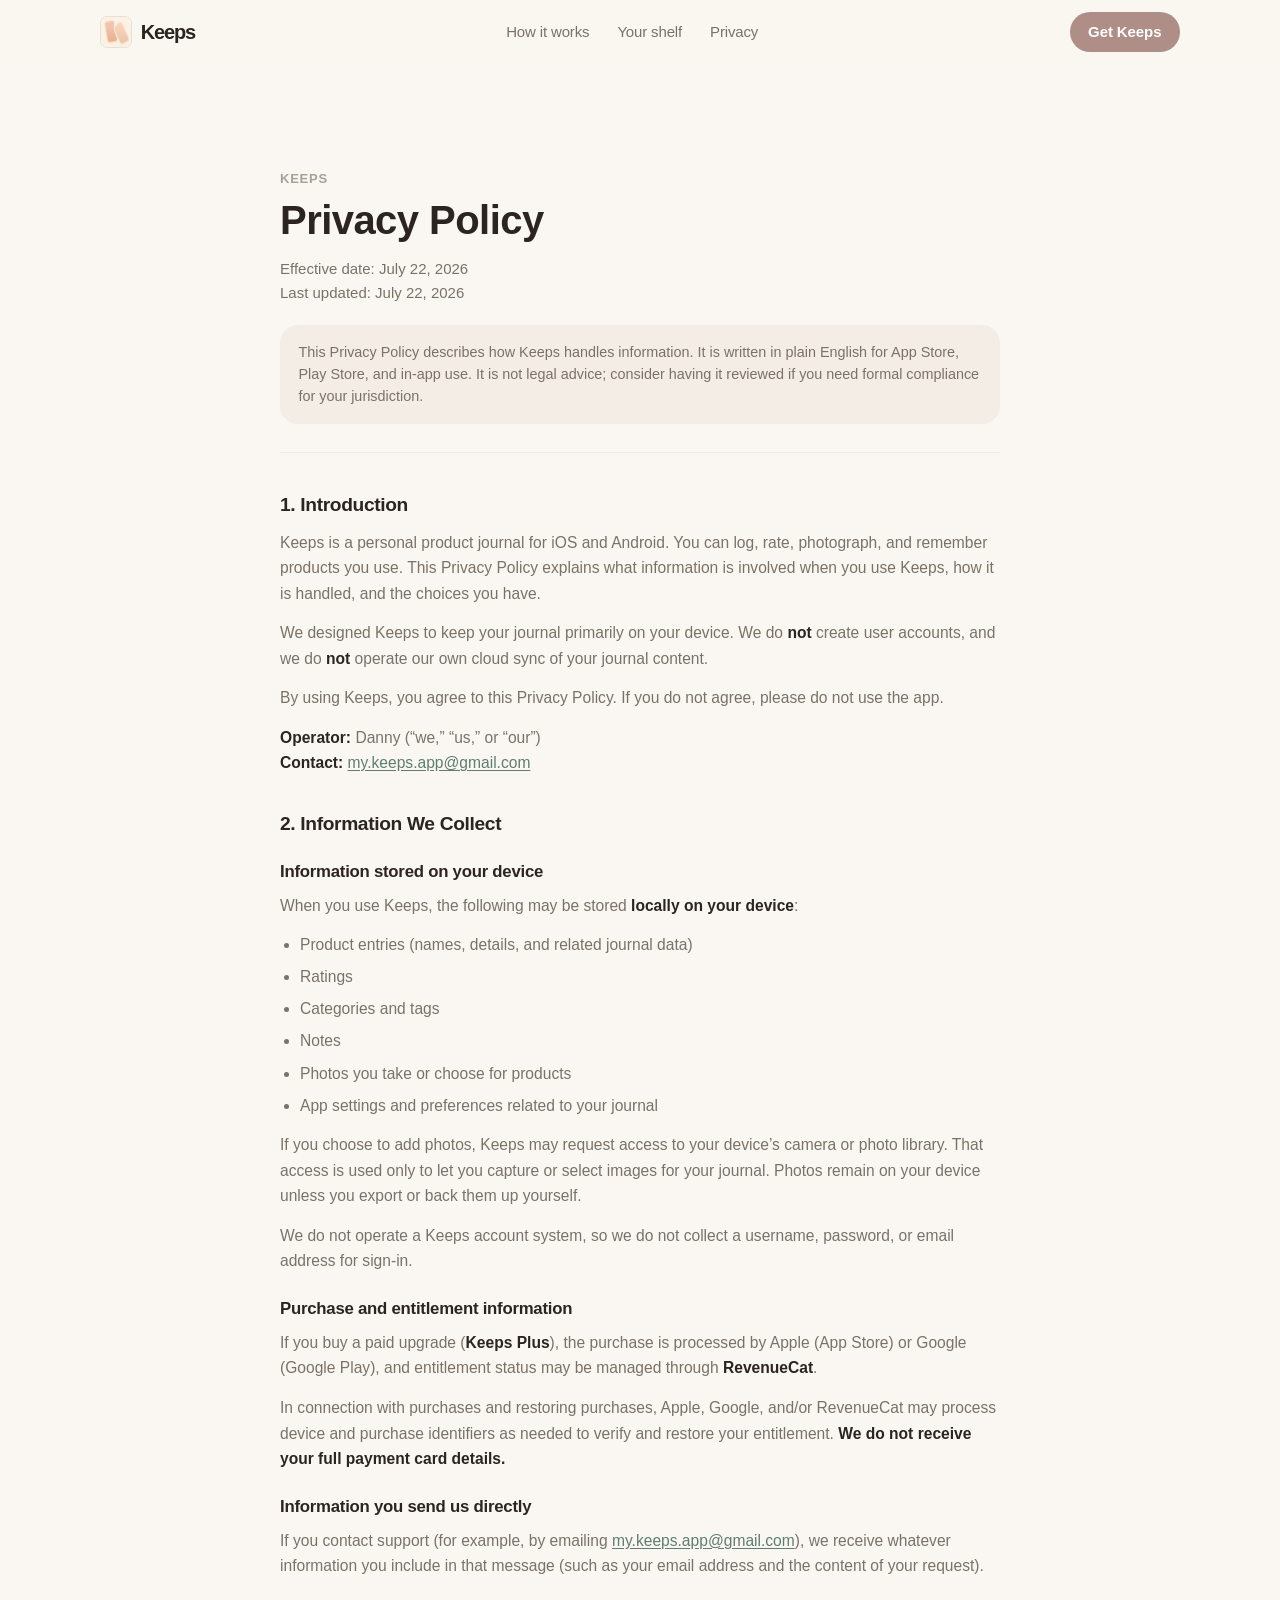
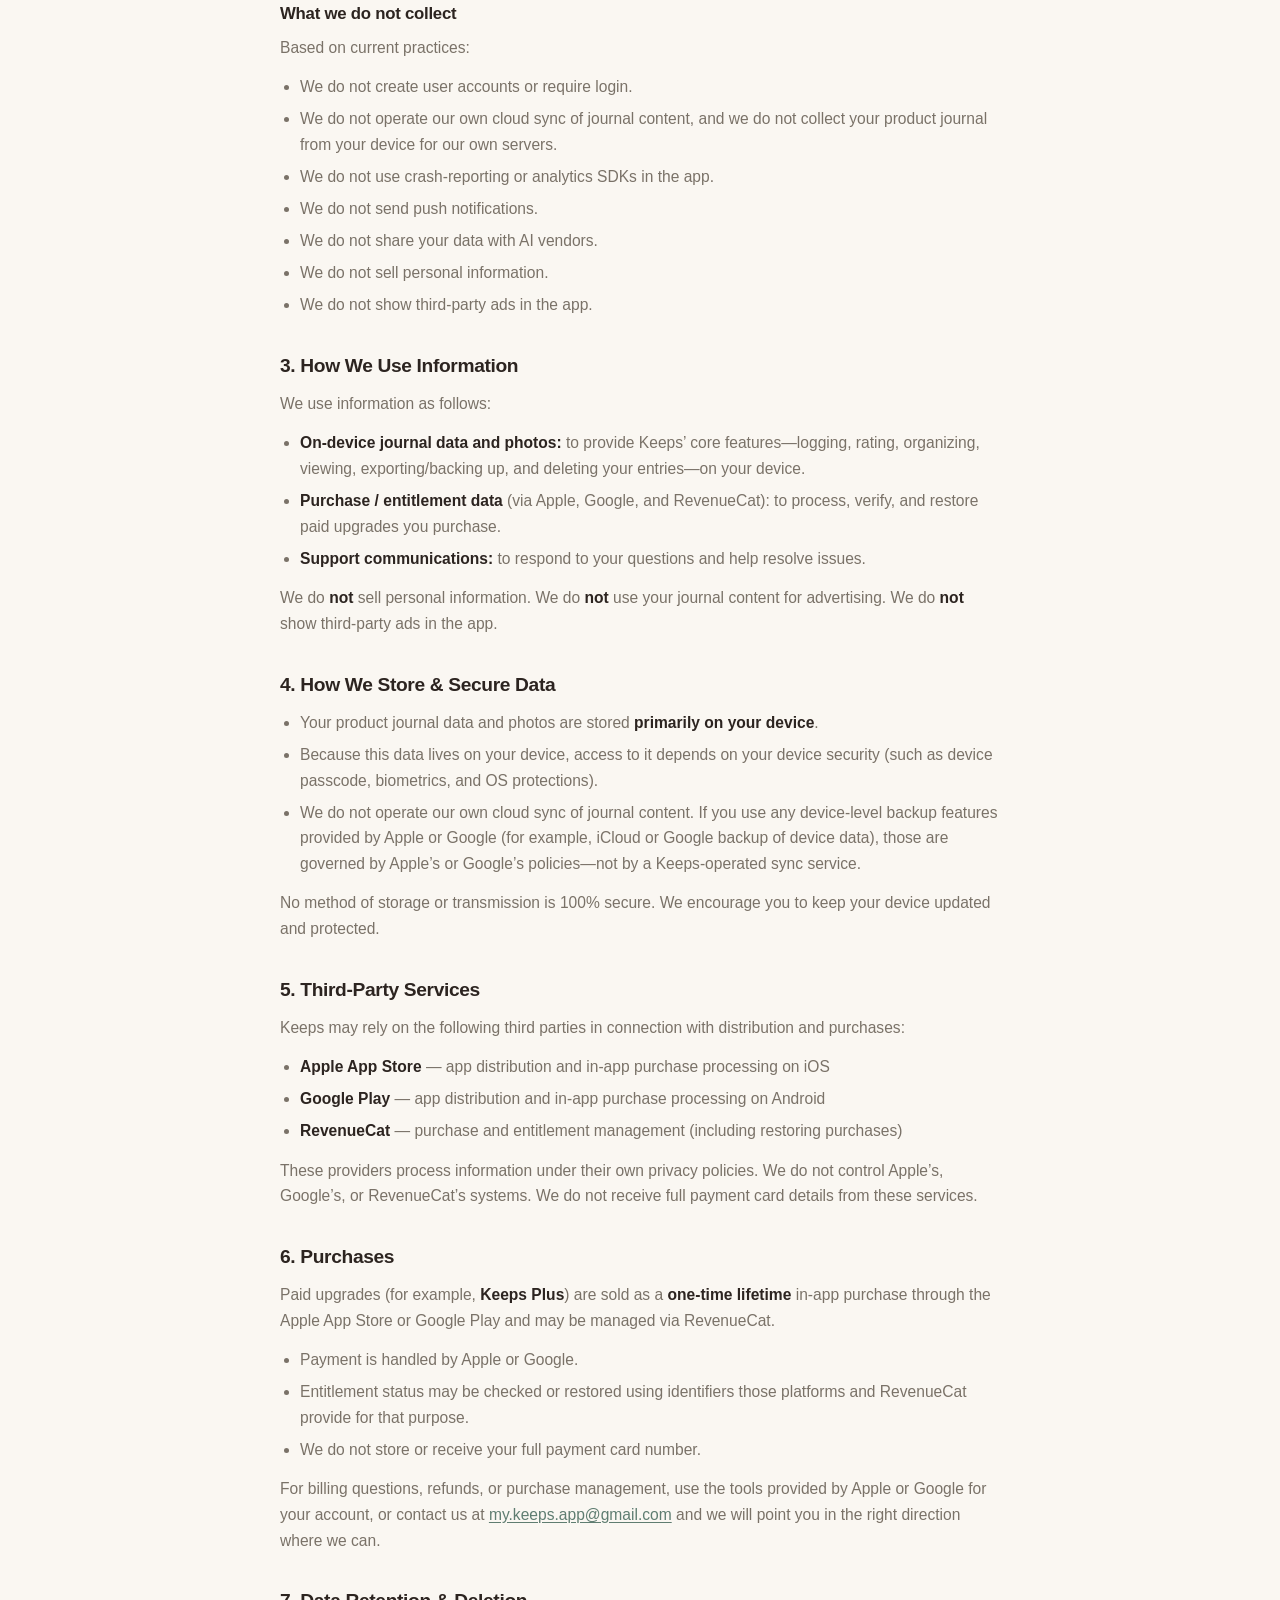
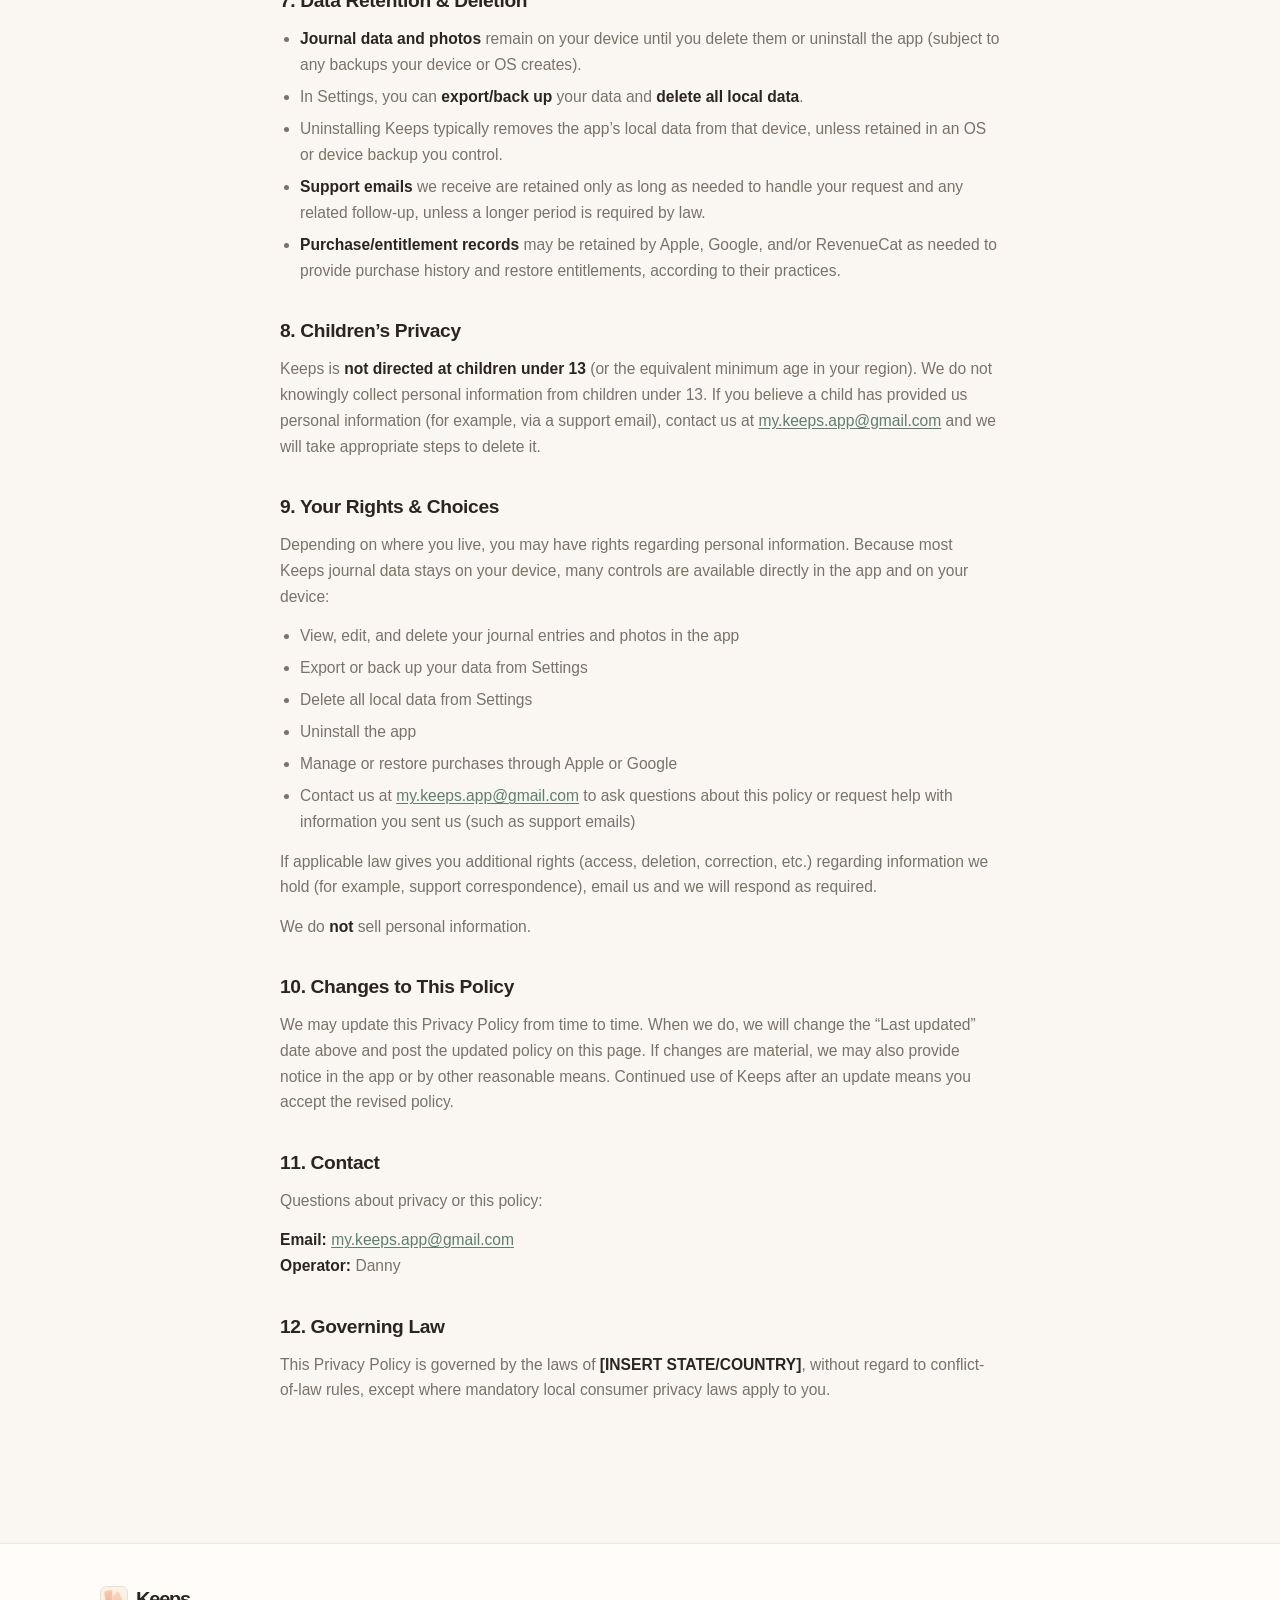
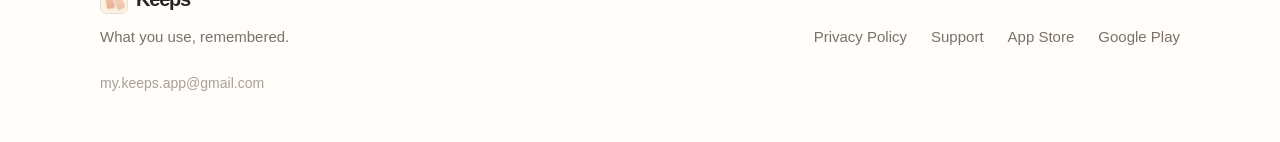
==== privacy.html @ 9716fd80 "initial landing page code" ====
<!DOCTYPE html>
<html lang="en">
  <head>
    <meta charset="UTF-8" />
    <meta name="viewport" content="width=device-width, initial-scale=1.0" />
    <title>Privacy Policy — Keeps</title>
    <meta
      name="description"
      content="Privacy Policy for Keeps, a personal product journal. Your data stays on your device."
    />
    <meta name="theme-color" content="#FAF7F2" />
    <link rel="icon" href="img/favicon-32.png" type="image/png" sizes="32x32" />
    <link rel="apple-touch-icon" href="img/apple-touch-icon.png" sizes="180x180" />
    <link rel="stylesheet" href="styles.css" />
  </head>
  <body>
    <a class="skip-link" href="#main">Skip to content</a>

    <header class="site-header">
      <div class="shell header-inner">
        <a class="nav-brand" href="index.html" aria-label="Keeps home">
          <img
            class="brand-icon brand-icon-nav"
            src="img/icon-64.png"
            width="32"
            height="32"
            alt=""
            decoding="async"
          />
          <span class="nav-wordmark">Keeps</span>
        </a>
        <nav class="nav-links" aria-label="Primary">
          <a href="index.html#how">How it works</a>
          <a href="index.html#shelf">Your shelf</a>
          <a href="privacy.html" aria-current="page">Privacy</a>
        </nav>
        <a class="btn btn-nav" href="index.html#download">Get Keeps</a>
      </div>
    </header>

    <main id="main">
      <article class="section legal-page">
        <div class="shell narrow">
          <header class="legal-header">
            <p class="legal-eyebrow">Keeps</p>
            <h1>Privacy Policy</h1>
            <p class="legal-meta">
              Effective date: July 22, 2026<br />
              Last updated: July 22, 2026
            </p>
            <p class="legal-disclaimer">
              This Privacy Policy describes how Keeps handles information. It is written
              in plain English for App Store, Play Store, and in-app use. It is not legal
              advice; consider having it reviewed if you need formal compliance for your
              jurisdiction.
            </p>
          </header>

          <div class="legal-body">
            <section aria-labelledby="intro">
              <h2 id="intro">1. Introduction</h2>
              <p>
                Keeps is a personal product journal for iOS and Android. You can log,
                rate, photograph, and remember products you use. This Privacy Policy
                explains what information is involved when you use Keeps, how it is
                handled, and the choices you have.
              </p>
              <p>
                We designed Keeps to keep your journal primarily on your device. We do
                <strong>not</strong> create user accounts, and we do <strong>not</strong>
                operate our own cloud sync of your journal content.
              </p>
              <p>
                By using Keeps, you agree to this Privacy Policy. If you do not agree,
                please do not use the app.
              </p>
              <p>
                <strong>Operator:</strong> Danny (“we,” “us,” or “our”)<br />
                <strong>Contact:</strong>
                <a href="mailto:my.keeps.app@gmail.com">my.keeps.app@gmail.com</a>
              </p>
            </section>

            <section aria-labelledby="collect">
              <h2 id="collect">2. Information We Collect</h2>

              <h3>Information stored on your device</h3>
              <p>
                When you use Keeps, the following may be stored
                <strong>locally on your device</strong>:
              </p>
              <ul>
                <li>Product entries (names, details, and related journal data)</li>
                <li>Ratings</li>
                <li>Categories and tags</li>
                <li>Notes</li>
                <li>Photos you take or choose for products</li>
                <li>App settings and preferences related to your journal</li>
              </ul>
              <p>
                If you choose to add photos, Keeps may request access to your device’s
                camera or photo library. That access is used only to let you capture or
                select images for your journal. Photos remain on your device unless you
                export or back them up yourself.
              </p>
              <p>
                We do not operate a Keeps account system, so we do not collect a username,
                password, or email address for sign-in.
              </p>

              <h3>Purchase and entitlement information</h3>
              <p>
                If you buy a paid upgrade (<strong>Keeps Plus</strong>), the purchase is
                processed by Apple (App Store) or Google (Google Play), and entitlement
                status may be managed through <strong>RevenueCat</strong>.
              </p>
              <p>
                In connection with purchases and restoring purchases, Apple, Google,
                and/or RevenueCat may process device and purchase identifiers as needed to
                verify and restore your entitlement.
                <strong>We do not receive your full payment card details.</strong>
              </p>

              <h3>Information you send us directly</h3>
              <p>
                If you contact support (for example, by emailing
                <a href="mailto:my.keeps.app@gmail.com">my.keeps.app@gmail.com</a>), we
                receive whatever information you include in that message (such as your
                email address and the content of your request).
              </p>

              <h3>What we do not collect</h3>
              <p>Based on current practices:</p>
              <ul>
                <li>We do not create user accounts or require login.</li>
                <li>
                  We do not operate our own cloud sync of journal content, and we do not
                  collect your product journal from your device for our own servers.
                </li>
                <li>We do not use crash-reporting or analytics SDKs in the app.</li>
                <li>We do not send push notifications.</li>
                <li>We do not share your data with AI vendors.</li>
                <li>We do not sell personal information.</li>
                <li>We do not show third-party ads in the app.</li>
              </ul>
            </section>

            <section aria-labelledby="use">
              <h2 id="use">3. How We Use Information</h2>
              <p>We use information as follows:</p>
              <ul>
                <li>
                  <strong>On-device journal data and photos:</strong> to provide Keeps’
                  core features—logging, rating, organizing, viewing, exporting/backing
                  up, and deleting your entries—on your device.
                </li>
                <li>
                  <strong>Purchase / entitlement data</strong> (via Apple, Google, and
                  RevenueCat): to process, verify, and restore paid upgrades you purchase.
                </li>
                <li>
                  <strong>Support communications:</strong> to respond to your questions and
                  help resolve issues.
                </li>
              </ul>
              <p>
                We do <strong>not</strong> sell personal information. We do
                <strong>not</strong> use your journal content for advertising. We do
                <strong>not</strong> show third-party ads in the app.
              </p>
            </section>

            <section aria-labelledby="store">
              <h2 id="store">4. How We Store &amp; Secure Data</h2>
              <ul>
                <li>
                  Your product journal data and photos are stored
                  <strong>primarily on your device</strong>.
                </li>
                <li>
                  Because this data lives on your device, access to it depends on your
                  device security (such as device passcode, biometrics, and OS
                  protections).
                </li>
                <li>
                  We do not operate our own cloud sync of journal content. If you use any
                  device-level backup features provided by Apple or Google (for example,
                  iCloud or Google backup of device data), those are governed by Apple’s
                  or Google’s policies—not by a Keeps-operated sync service.
                </li>
              </ul>
              <p>
                No method of storage or transmission is 100% secure. We encourage you to
                keep your device updated and protected.
              </p>
            </section>

            <section aria-labelledby="third-parties">
              <h2 id="third-parties">5. Third-Party Services</h2>
              <p>
                Keeps may rely on the following third parties in connection with
                distribution and purchases:
              </p>
              <ul>
                <li>
                  <strong>Apple App Store</strong> — app distribution and in-app purchase
                  processing on iOS
                </li>
                <li>
                  <strong>Google Play</strong> — app distribution and in-app purchase
                  processing on Android
                </li>
                <li>
                  <strong>RevenueCat</strong> — purchase and entitlement management
                  (including restoring purchases)
                </li>
              </ul>
              <p>
                These providers process information under their own privacy policies. We
                do not control Apple’s, Google’s, or RevenueCat’s systems. We do not
                receive full payment card details from these services.
              </p>
            </section>

            <section aria-labelledby="purchases">
              <h2 id="purchases">6. Purchases</h2>
              <p>
                Paid upgrades (for example, <strong>Keeps Plus</strong>) are sold as a
                <strong>one-time lifetime</strong> in-app purchase through the Apple App
                Store or Google Play and may be managed via RevenueCat.
              </p>
              <ul>
                <li>Payment is handled by Apple or Google.</li>
                <li>
                  Entitlement status may be checked or restored using identifiers those
                  platforms and RevenueCat provide for that purpose.
                </li>
                <li>We do not store or receive your full payment card number.</li>
              </ul>
              <p>
                For billing questions, refunds, or purchase management, use the tools
                provided by Apple or Google for your account, or contact us at
                <a href="mailto:my.keeps.app@gmail.com">my.keeps.app@gmail.com</a> and we
                will point you in the right direction where we can.
              </p>
            </section>

            <section aria-labelledby="retention">
              <h2 id="retention">7. Data Retention &amp; Deletion</h2>
              <ul>
                <li>
                  <strong>Journal data and photos</strong> remain on your device until you
                  delete them or uninstall the app (subject to any backups your device or
                  OS creates).
                </li>
                <li>
                  In Settings, you can <strong>export/back up</strong> your data and
                  <strong>delete all local data</strong>.
                </li>
                <li>
                  Uninstalling Keeps typically removes the app’s local data from that
                  device, unless retained in an OS or device backup you control.
                </li>
                <li>
                  <strong>Support emails</strong> we receive are retained only as long as
                  needed to handle your request and any related follow-up, unless a longer
                  period is required by law.
                </li>
                <li>
                  <strong>Purchase/entitlement records</strong> may be retained by Apple,
                  Google, and/or RevenueCat as needed to provide purchase history and
                  restore entitlements, according to their practices.
                </li>
              </ul>
            </section>

            <section aria-labelledby="children">
              <h2 id="children">8. Children’s Privacy</h2>
              <p>
                Keeps is <strong>not directed at children under 13</strong> (or the
                equivalent minimum age in your region). We do not knowingly collect
                personal information from children under 13. If you believe a child has
                provided us personal information (for example, via a support email),
                contact us at
                <a href="mailto:my.keeps.app@gmail.com">my.keeps.app@gmail.com</a> and we
                will take appropriate steps to delete it.
              </p>
            </section>

            <section aria-labelledby="rights">
              <h2 id="rights">9. Your Rights &amp; Choices</h2>
              <p>
                Depending on where you live, you may have rights regarding personal
                information. Because most Keeps journal data stays on your device, many
                controls are available directly in the app and on your device:
              </p>
              <ul>
                <li>View, edit, and delete your journal entries and photos in the app</li>
                <li>Export or back up your data from Settings</li>
                <li>Delete all local data from Settings</li>
                <li>Uninstall the app</li>
                <li>Manage or restore purchases through Apple or Google</li>
                <li>
                  Contact us at
                  <a href="mailto:my.keeps.app@gmail.com">my.keeps.app@gmail.com</a> to
                  ask questions about this policy or request help with information you
                  sent us (such as support emails)
                </li>
              </ul>
              <p>
                If applicable law gives you additional rights (access, deletion,
                correction, etc.) regarding information we hold (for example, support
                correspondence), email us and we will respond as required.
              </p>
              <p>We do <strong>not</strong> sell personal information.</p>
            </section>

            <section aria-labelledby="changes">
              <h2 id="changes">10. Changes to This Policy</h2>
              <p>
                We may update this Privacy Policy from time to time. When we do, we will
                change the “Last updated” date above and post the updated policy on this
                page. If changes are material, we may also provide notice in the app or by
                other reasonable means. Continued use of Keeps after an update means you
                accept the revised policy.
              </p>
            </section>

            <section aria-labelledby="contact">
              <h2 id="contact">11. Contact</h2>
              <p>Questions about privacy or this policy:</p>
              <p>
                <strong>Email:</strong>
                <a href="mailto:my.keeps.app@gmail.com">my.keeps.app@gmail.com</a><br />
                <strong>Operator:</strong> Danny
              </p>
            </section>

            <section aria-labelledby="law">
              <h2 id="law">12. Governing Law</h2>
              <p>
                This Privacy Policy is governed by the laws of
                <strong>[INSERT STATE/COUNTRY]</strong>, without regard to conflict-of-law
                rules, except where mandatory local consumer privacy laws apply to you.
              </p>
            </section>
          </div>
        </div>
      </article>
    </main>

    <footer class="site-footer">
      <div class="shell footer-inner">
        <div class="footer-brand">
          <p class="footer-wordmark">
            <img
              class="brand-icon brand-icon-footer"
              src="img/icon-64.png"
              width="28"
              height="28"
              alt=""
              decoding="async"
            />
            Keeps
          </p>
          <p class="footer-tag">What you use, remembered.</p>
        </div>
        <div class="footer-links">
          <a href="privacy.html" aria-current="page">Privacy Policy</a>
          <a href="mailto:my.keeps.app@gmail.com">Support</a>
          <a href="index.html#store-apple">App Store</a>
          <a href="index.html#store-google">Google Play</a>
        </div>
        <p class="footer-meta">
          <a href="mailto:my.keeps.app@gmail.com">my.keeps.app@gmail.com</a>
        </p>
      </div>
    </footer>

    <script src="script.js"></script>
  </body>
</html>
---- styles.css ----
/* Keeps — warm editorial marketing */

:root {
  --bg: #faf7f2;
  --surface: #fffcf9;
  --surface-alt: #f3ede6;
  --text: #2c2420;
  --text-secondary: #7a7268;
  --text-muted: #a89f96;
  --brand: #c4a5a0;
  --btn: #b08e88;
  --primary-muted: #f5ebe9;
  --sage: #7a9b8e;
  --sage-muted: #e8f0ec;
  --sage-dark: #5f7d71;
  --taupe: #8b7e74;
  --accent-muted: #ede6df;
  --border: #e8dfd6;
  --divider: #f0e9e2;
  --star: #d4a574;
  --regret: #c17b63;
  --on-primary: #ffffff;

  --chip-blush: #e8d4cf;
  --chip-sage: #d4e4dc;
  --chip-sand: #e8dfd6;
  --chip-lavender: #e4d8e8;
  --chip-sky: #dce8f0;
  --chip-peach: #f0e4d4;

  --shadow: 0 4px 16px rgba(44, 36, 32, 0.06);
  --radius-sm: 12px;
  --radius-md: 14px;
  --radius-lg: 18px;
  --radius-xl: 24px;
  --radius-2xl: 28px;

  --font: -apple-system, BlinkMacSystemFont, "SF Pro Text", "SF Pro Display",
    "Helvetica Neue", "Segoe UI", sans-serif;
  --ease: cubic-bezier(0.22, 1, 0.36, 1);
  --shell: min(1120px, calc(100% - 48px));
}

*,
*::before,
*::after {
  box-sizing: border-box;
}

html {
  scroll-behavior: smooth;
}

body {
  margin: 0;
  font-family: var(--font);
  font-size: 16.5px;
  font-weight: 400;
  line-height: 1.55;
  color: var(--text);
  background: var(--bg);
  -webkit-font-smoothing: antialiased;
  -moz-osx-font-smoothing: grayscale;
}

img {
  max-width: 100%;
  display: block;
}

a {
  color: inherit;
  text-decoration: none;
}

button {
  font: inherit;
}

:focus-visible {
  outline: 2px solid var(--brand);
  outline-offset: 3px;
}

.btn:focus-visible {
  outline-offset: 3px;
}

.shell {
  width: var(--shell);
  margin-inline: auto;
}

.shell.narrow {
  width: min(720px, calc(100% - 48px));
}

.skip-link {
  position: absolute;
  left: -9999px;
  top: 0;
  background: var(--btn);
  color: var(--on-primary);
  padding: 0.75rem 1rem;
  z-index: 100;
  border-radius: var(--radius-md);
}

.skip-link:focus {
  left: 1rem;
  top: 1rem;
}

/* ——— Header ——— */

.site-header {
  position: sticky;
  top: 0;
  z-index: 40;
  background: rgba(250, 247, 242, 0.86);
  backdrop-filter: blur(12px);
  -webkit-backdrop-filter: blur(12px);
  border-bottom: 1px solid transparent;
  transition: border-color 160ms var(--ease), background 160ms var(--ease);
}

.site-header.is-scrolled {
  border-bottom-color: var(--divider);
}

.header-inner {
  display: flex;
  align-items: center;
  justify-content: space-between;
  gap: 1.5rem;
  min-height: 64px;
  padding-block: 0.5rem;
}

.nav-brand {
  display: inline-flex;
  align-items: center;
  gap: 0.55rem;
}

.nav-wordmark {
  font-size: 1.25rem;
  font-weight: 700;
  letter-spacing: -0.06em;
  line-height: 1.05;
  color: var(--text);
}

.brand-icon {
  display: block;
  flex-shrink: 0;
  border-radius: 22%;
  object-fit: cover;
  background: var(--surface);
}

.brand-icon-nav {
  width: 32px;
  height: 32px;
  border: 1px solid var(--border);
}

.brand-icon-btn {
  width: 28px;
  height: 28px;
  border-radius: 7px;
}

.brand-icon-footer {
  width: 28px;
  height: 28px;
  border: 1px solid var(--border);
}

.btn .brand-icon-btn {
  margin-right: 0.15rem;
}

.btn-primary .brand-icon-btn {
  box-shadow: 0 0 0 1px rgba(255, 255, 255, 0.35);
}

.btn-secondary .brand-icon-btn {
  border: 1px solid var(--border);
}

.nav-links {
  display: none;
  gap: 1.75rem;
}

.nav-links a {
  font-size: 0.9375rem;
  font-weight: 500;
  color: var(--text-secondary);
  letter-spacing: -0.01em;
  transition: color 140ms var(--ease);
}

.nav-links a:hover {
  color: var(--text);
}

.btn {
  display: inline-flex;
  align-items: center;
  justify-content: center;
  gap: 0.65rem;
  min-height: 54px;
  padding: 0 1.5rem;
  border-radius: var(--radius-xl);
  font-size: 16px;
  font-weight: 600;
  letter-spacing: -0.1px;
  border: 1px solid transparent;
  cursor: pointer;
  transition: transform 140ms var(--ease), background 140ms var(--ease),
    border-color 140ms var(--ease), opacity 140ms var(--ease);
}

.btn:active {
  transform: scale(0.98);
}

.btn-primary {
  background: var(--btn);
  color: var(--on-primary);
}

.btn-primary:hover {
  background: #a4827c;
}

.btn-secondary {
  background: var(--surface);
  color: var(--text);
  border-color: var(--border);
}

.btn-secondary:hover {
  background: var(--surface-alt);
}

.btn-nav {
  min-height: 40px;
  padding: 0 1.1rem;
  font-size: 0.9375rem;
  background: var(--btn);
  color: var(--on-primary);
  border-radius: 20px;
}

.btn-nav:hover {
  background: #a4827c;
}

.text-link {
  display: inline-block;
  margin-top: 1.25rem;
  font-size: 0.975rem;
  font-weight: 500;
  color: var(--taupe);
  letter-spacing: -0.01em;
  border-bottom: 1px solid var(--border);
  padding-bottom: 2px;
  transition: color 140ms var(--ease), border-color 140ms var(--ease);
}

.text-link:hover {
  color: var(--text);
  border-bottom-color: var(--text-muted);
}

/* ——— Hero ——— */

.hero {
  position: relative;
  display: flex;
  align-items: stretch;
  overflow: hidden;
  padding-block: 1.5rem 0;
}

.hero-plane {
  position: absolute;
  inset: 0;
  background: var(--bg);
  pointer-events: none;
  z-index: 0;
}

.hero-layout {
  position: relative;
  z-index: 1;
  display: grid;
  grid-template-columns: 1fr;
  gap: 2.5rem;
  align-items: end;
  width: var(--shell);
  margin-inline: auto;
  padding-bottom: 0;
}

.hero-copy {
  padding-block: 1.5rem 0.5rem;
  max-width: 28rem;
  animation: rise 700ms var(--ease) both;
}

.brand-hero {
  margin: 0 0 0.85rem;
  font-size: clamp(2.85rem, 7vw, 3.75rem);
  font-weight: 700;
  letter-spacing: -1.4px;
  line-height: 1.05;
  color: var(--text);
}

.hero-tagline {
  margin: 0 0 0.75rem;
  font-size: clamp(1.2rem, 2.6vw, 1.5rem);
  font-weight: 600;
  letter-spacing: -0.45px;
  line-height: 1.3;
  color: var(--text);
}

.hero-support {
  margin: 0 0 1.5rem;
  font-size: 1.025rem;
  line-height: 1.55;
  color: var(--text-secondary);
  max-width: 26rem;
}

.cta-group {
  display: flex;
  flex-direction: column;
  gap: 0.75rem;
  max-width: 22rem;
}

.cta-group-center {
  margin-inline: auto;
  max-width: 22rem;
}

.hero-visual {
  display: flex;
  justify-content: center;
  align-items: flex-end;
  animation: rise 800ms var(--ease) 80ms both;
}

.hero-mockup {
  width: min(100%, 280px);
  height: auto;
  display: block;
  border-radius: 28px;
  box-shadow: 0 18px 40px rgba(44, 36, 32, 0.1);
}

.chip {
  flex-shrink: 0;
  display: inline-flex;
  align-items: center;
  padding: 0.4rem 0.85rem;
  border-radius: var(--radius-xl);
  font-size: 0.8125rem;
  font-weight: 500;
  letter-spacing: -0.01em;
  background: var(--surface-alt);
  color: var(--text);
  border: 1px solid transparent;
}

.chip-blush {
  background: var(--chip-blush);
}

.chip-sage {
  background: var(--chip-sage);
}

.chip-sand {
  background: var(--chip-sand);
}

.chip-lavender {
  background: var(--chip-lavender);
}

.chip-sky {
  background: var(--chip-sky);
}

.chip-peach {
  background: var(--chip-peach);
}

.verdict {
  display: inline-flex;
  align-items: center;
  padding: 0.22rem 0.55rem;
  border-radius: 10px;
  font-size: 0.7rem;
  font-weight: 600;
  letter-spacing: -0.01em;
}

.verdict-favorite {
  background: var(--primary-muted);
  color: #8f6f6a;
}

.verdict-loved {
  background: var(--sage-muted);
  color: var(--sage-dark);
}

.verdict-fine {
  background: var(--accent-muted);
  color: var(--taupe);
}

.verdict-not {
  background: var(--surface-alt);
  color: var(--text-secondary);
}

.verdict-regret {
  background: #f3e4df;
  color: var(--regret);
}

.note-label {
  margin: 0 0 0.35rem;
  font-size: 0.7rem;
  font-weight: 600;
  letter-spacing: 0.03em;
  text-transform: uppercase;
  color: var(--text-muted);
}

.journal-quote p:not(.note-label) {
  margin: 0;
  font-size: 0.9rem;
  font-style: italic;
  line-height: 1.5;
  color: var(--text-secondary);
}

/* ——— Sections ——— */

.section {
  padding: 5.5rem 0;
}

.section-header {
  text-align: center;
  margin-bottom: 2.75rem;
}

.section-header h2 {
  margin: 0 0 0.75rem;
  font-size: clamp(1.75rem, 3.5vw, 2.25rem);
  font-weight: 700;
  letter-spacing: -0.6px;
  line-height: 1.15;
  color: var(--text);
}

.section-header p {
  margin: 0 auto;
  max-width: 36rem;
  font-size: 1.0625rem;
  color: var(--text-secondary);
}

/* How it works */

.how {
  border-top: 1px solid var(--divider);
}

.steps {
  list-style: none;
  margin: 0;
  padding: 0;
  display: grid;
  gap: 1.5rem;
}

.step {
  padding: 1.35rem 1.4rem;
  background: var(--surface);
  border: 1px solid var(--border);
  border-radius: var(--radius-2xl);
  box-shadow: var(--shadow);
}

.step-num {
  display: inline-flex;
  align-items: center;
  justify-content: center;
  width: 2rem;
  height: 2rem;
  margin-bottom: 0.85rem;
  border-radius: 10px;
  background: var(--primary-muted);
  color: #8f6f6a;
  font-size: 0.875rem;
  font-weight: 700;
  letter-spacing: -0.02em;
}

.step h3 {
  margin: 0 0 0.4rem;
  font-size: 1.125rem;
  font-weight: 600;
  letter-spacing: -0.35px;
}

.step p {
  margin: 0;
  color: var(--text-secondary);
  font-size: 1rem;
}

/* Shelf showcase */

.shelf {
  background: var(--surface);
  border-block: 1px solid var(--divider);
}

.shelf-showcase {
  display: flex;
  flex-direction: column;
  gap: 1.75rem;
}

.showcase-block {
  padding: 1.35rem 1.4rem;
  background: var(--bg);
  border: 1px solid var(--border);
  border-radius: var(--radius-2xl);
}

.showcase-label {
  margin: 0 0 0.85rem;
  font-size: 0.75rem;
  font-weight: 600;
  letter-spacing: 0.05em;
  text-transform: uppercase;
  color: var(--text-muted);
}

.collection-row {
  display: flex;
  flex-wrap: wrap;
  gap: 0.5rem;
}

.showcase-grid {
  display: grid;
  gap: 1rem;
}

.feature-panel {
  padding: 1.35rem 1.4rem;
  background: var(--bg);
  border: 1px solid var(--border);
  border-radius: var(--radius-2xl);
  box-shadow: var(--shadow);
}

.verdict-list {
  display: flex;
  flex-wrap: wrap;
  gap: 0.45rem;
  margin-bottom: 0.9rem;
}

.verdict-list .verdict {
  font-size: 0.8125rem;
  padding: 0.35rem 0.7rem;
  border-radius: 12px;
}

.section-pills {
  list-style: none;
  margin: 0 0 0.9rem;
  padding: 0;
  display: flex;
  flex-wrap: wrap;
  gap: 0.5rem;
}

.section-pills li {
  padding: 0.45rem 0.9rem;
  background: var(--sage-muted);
  color: var(--sage-dark);
  border-radius: var(--radius-xl);
  font-size: 0.875rem;
  font-weight: 600;
  letter-spacing: -0.01em;
}

.feature-copy {
  margin: 0;
  font-size: 0.975rem;
  color: var(--text-secondary);
}

.journal-quote {
  margin: 0 0 0.9rem;
  padding: 1rem 1.1rem;
  background: var(--surface-alt);
  border-radius: var(--radius-lg);
  border: none;
}

.plus-note {
  padding: 1.35rem 1.4rem;
  background: var(--primary-muted);
  border-radius: var(--radius-2xl);
  border: 1px solid #eadbd7;
}

.plus-note h3 {
  margin: 0 0 0.4rem;
  font-size: 1.0625rem;
  font-weight: 600;
  letter-spacing: -0.3px;
}

.plus-note p {
  margin: 0;
  color: var(--text-secondary);
  font-size: 0.975rem;
}

/* Privacy */

.privacy-points {
  list-style: none;
  margin: 0;
  padding: 0;
  display: grid;
  gap: 1.25rem;
}

.privacy-points li {
  display: grid;
  grid-template-columns: auto 1fr;
  gap: 1rem;
  align-items: start;
  padding: 1.25rem 1.35rem;
  background: var(--surface);
  border: 1px solid var(--border);
  border-radius: var(--radius-xl);
  box-shadow: var(--shadow);
}

.privacy-mark {
  width: 12px;
  height: 12px;
  margin-top: 0.4rem;
  border-radius: 50%;
  background: var(--sage);
  box-shadow: 0 0 0 6px var(--sage-muted);
}

.privacy-points h3 {
  margin: 0 0 0.25rem;
  font-size: 1.0625rem;
  font-weight: 600;
  letter-spacing: -0.3px;
}

.privacy-points p {
  margin: 0;
  color: var(--text-secondary);
  font-size: 0.975rem;
}

.privacy-policy-link {
  display: inline-block;
  margin-top: 1.75rem;
  font-size: 0.975rem;
  font-weight: 600;
  color: var(--sage-dark);
  letter-spacing: -0.01em;
  transition: color 140ms var(--ease);
}

.privacy-policy-link:hover {
  color: var(--text);
}

/* Legal / Privacy Policy page */

.legal-page {
  padding-block: 3.5rem 5rem;
}

.legal-header {
  margin-bottom: 2.5rem;
  padding-bottom: 1.75rem;
  border-bottom: 1px solid var(--divider);
}

.legal-eyebrow {
  margin: 0 0 0.5rem;
  font-size: 0.8125rem;
  font-weight: 600;
  letter-spacing: 0.06em;
  text-transform: uppercase;
  color: var(--text-muted);
}

.legal-header h1 {
  margin: 0 0 0.85rem;
  font-size: clamp(1.85rem, 4vw, 2.5rem);
  font-weight: 700;
  letter-spacing: -0.55px;
  line-height: 1.15;
}

.legal-meta {
  margin: 0 0 1.25rem;
  font-size: 0.9375rem;
  color: var(--text-secondary);
  line-height: 1.6;
}

.legal-disclaimer {
  margin: 0;
  padding: 1rem 1.15rem;
  font-size: 0.9rem;
  color: var(--text-secondary);
  background: var(--surface-alt);
  border-radius: var(--radius-lg);
  line-height: 1.55;
}

.legal-body section {
  margin-bottom: 2.25rem;
}

.legal-body h2 {
  margin: 0 0 0.75rem;
  font-size: 1.2rem;
  font-weight: 650;
  letter-spacing: -0.35px;
  line-height: 1.3;
}

.legal-body h3 {
  margin: 1.35rem 0 0.5rem;
  font-size: 1.05rem;
  font-weight: 600;
  letter-spacing: -0.25px;
}

.legal-body p,
.legal-body li {
  color: var(--text-secondary);
  font-size: 0.975rem;
  line-height: 1.65;
}

.legal-body p {
  margin: 0 0 0.85rem;
}

.legal-body p:last-child {
  margin-bottom: 0;
}

.legal-body ul {
  margin: 0 0 0.85rem;
  padding-left: 1.25rem;
}

.legal-body li {
  margin-bottom: 0.4rem;
}

.legal-body li:last-child {
  margin-bottom: 0;
}

.legal-body a {
  color: var(--sage-dark);
  text-decoration: underline;
  text-underline-offset: 2px;
  transition: color 140ms var(--ease);
}

.legal-body a:hover {
  color: var(--text);
}

.legal-body strong {
  color: var(--text);
  font-weight: 600;
}

/* Final CTA */

.final-cta {
  padding-block: 5rem 5.5rem;
  background: var(--bg);
}

.final-inner {
  text-align: center;
  padding: 2.75rem 1.5rem;
  background: var(--surface);
  border: 1px solid var(--border);
  border-radius: var(--radius-2xl);
  box-shadow: var(--shadow);
}

.final-inner h2 {
  margin: 0 0 0.75rem;
  font-size: clamp(1.5rem, 3.2vw, 2rem);
  font-weight: 700;
  letter-spacing: -0.55px;
  line-height: 1.2;
  max-width: 22ch;
  margin-inline: auto;
}

.final-inner > p {
  margin: 0 auto 1.75rem;
  color: var(--text-secondary);
  max-width: 28rem;
}

/* Footer */

.site-footer {
  border-top: 1px solid var(--divider);
  padding: 2.5rem 0 3rem;
  background: var(--surface);
}

.footer-inner {
  display: grid;
  gap: 1.5rem;
}

.footer-wordmark {
  margin: 0;
  display: inline-flex;
  align-items: center;
  gap: 0.5rem;
  font-size: 1.25rem;
  font-weight: 700;
  letter-spacing: -0.06em;
}

.footer-tag {
  margin: 0.25rem 0 0;
  font-size: 0.9375rem;
  color: var(--text-secondary);
}

.footer-links {
  display: flex;
  flex-wrap: wrap;
  gap: 1rem 1.5rem;
}

.footer-links a {
  font-size: 0.9375rem;
  font-weight: 500;
  color: var(--text-secondary);
  transition: color 140ms var(--ease);
}

.footer-links a:hover {
  color: var(--text);
}

.footer-meta {
  margin: 0;
  font-size: 0.875rem;
  color: var(--text-muted);
}

.footer-meta a:hover {
  color: var(--text-secondary);
}

/* Motion */

@keyframes rise {
  from {
    opacity: 0;
    transform: translateY(12px);
  }
  to {
    opacity: 1;
    transform: translateY(0);
  }
}

@media (prefers-reduced-motion: reduce) {
  html {
    scroll-behavior: auto;
  }

  *,
  *::before,
  *::after {
    animation-duration: 0.01ms !important;
    animation-iteration-count: 1 !important;
    transition-duration: 0.01ms !important;
  }
}

/* ——— Responsive ——— */

@media (min-width: 640px) {
  .cta-group {
    flex-direction: row;
    flex-wrap: wrap;
    max-width: none;
  }

  .cta-group .btn {
    min-width: 13.5rem;
  }

  .cta-group-center {
    justify-content: center;
  }

  .steps {
    grid-template-columns: repeat(3, 1fr);
    gap: 1rem;
  }

  .step {
    padding: 1.5rem 1.25rem;
  }

  .showcase-grid {
    grid-template-columns: 1fr 1fr;
  }

  .feature-panel-wide {
    grid-column: 1 / -1;
  }

  .footer-inner {
    grid-template-columns: 1fr auto;
    align-items: end;
  }

  .footer-meta {
    grid-column: 1 / -1;
  }
}

@media (min-width: 900px) {
  :root {
    --shell: min(1040px, calc(100% - 80px));
  }

  .nav-links {
    display: flex;
  }

  .hero {
    padding-block: 1.25rem 2.5rem;
    align-items: center;
    min-height: calc(100svh - 64px);
  }

  .hero-layout {
    /* One tight composition — copy + phone, not stretched edge-to-edge */
    grid-template-columns: minmax(0, 22rem) auto;
    gap: 2.75rem;
    justify-content: center;
    align-items: center;
    min-height: 0;
    padding-bottom: 0;
  }

  .hero-copy {
    padding-block: 0;
  }

  .hero-visual {
    justify-content: center;
    position: relative;
  }

  .hero-mockup {
    width: 300px;
  }

  .section {
    padding: 6.5rem 0;
  }

  .privacy-points {
    gap: 1rem;
  }
}

/* 13" laptops / shorter viewports: keep the first screen readable */
@media (min-width: 900px) and (max-height: 860px) {
  .hero {
    min-height: 0;
    padding-block: 0.75rem 1.75rem;
  }

  .hero-layout {
    gap: 2.25rem;
  }

  .brand-hero {
    font-size: 3.1rem;
    margin-bottom: 0.65rem;
  }

  .hero-tagline {
    font-size: 1.3rem;
  }

  .hero-support {
    margin-bottom: 1.15rem;
    font-size: 0.975rem;
  }

  .text-link {
    margin-top: 0.9rem;
  }

  .hero-mockup {
    width: 250px;
  }

  .btn {
    min-height: 48px;
  }
}

@media (min-width: 1200px) {
  :root {
    --shell: min(1080px, calc(100% - 96px));
  }

  .hero-layout {
    grid-template-columns: minmax(0, 24rem) auto;
    gap: 3.5rem;
  }

  .hero-mockup {
    width: 320px;
  }

  .brand-hero {
    font-size: 3.75rem;
  }
}

@media (max-width: 899px) {
  .hero {
    min-height: auto;
    padding-top: 1.25rem;
    padding-bottom: 2rem;
  }

  .hero-visual {
    margin-inline: auto;
  }
}

@media (max-width: 479px) {
  :root {
    --shell: calc(100% - 40px);
  }

  .shell.narrow {
    width: calc(100% - 40px);
  }

  .btn-nav {
    font-size: 0.875rem;
    padding: 0 0.9rem;
  }

  .hero-copy {
    padding-top: 0.75rem;
  }

  .hero-mockup {
    width: min(100%, 260px);
  }

  .final-inner {
    padding: 2rem 1.15rem;
  }
}
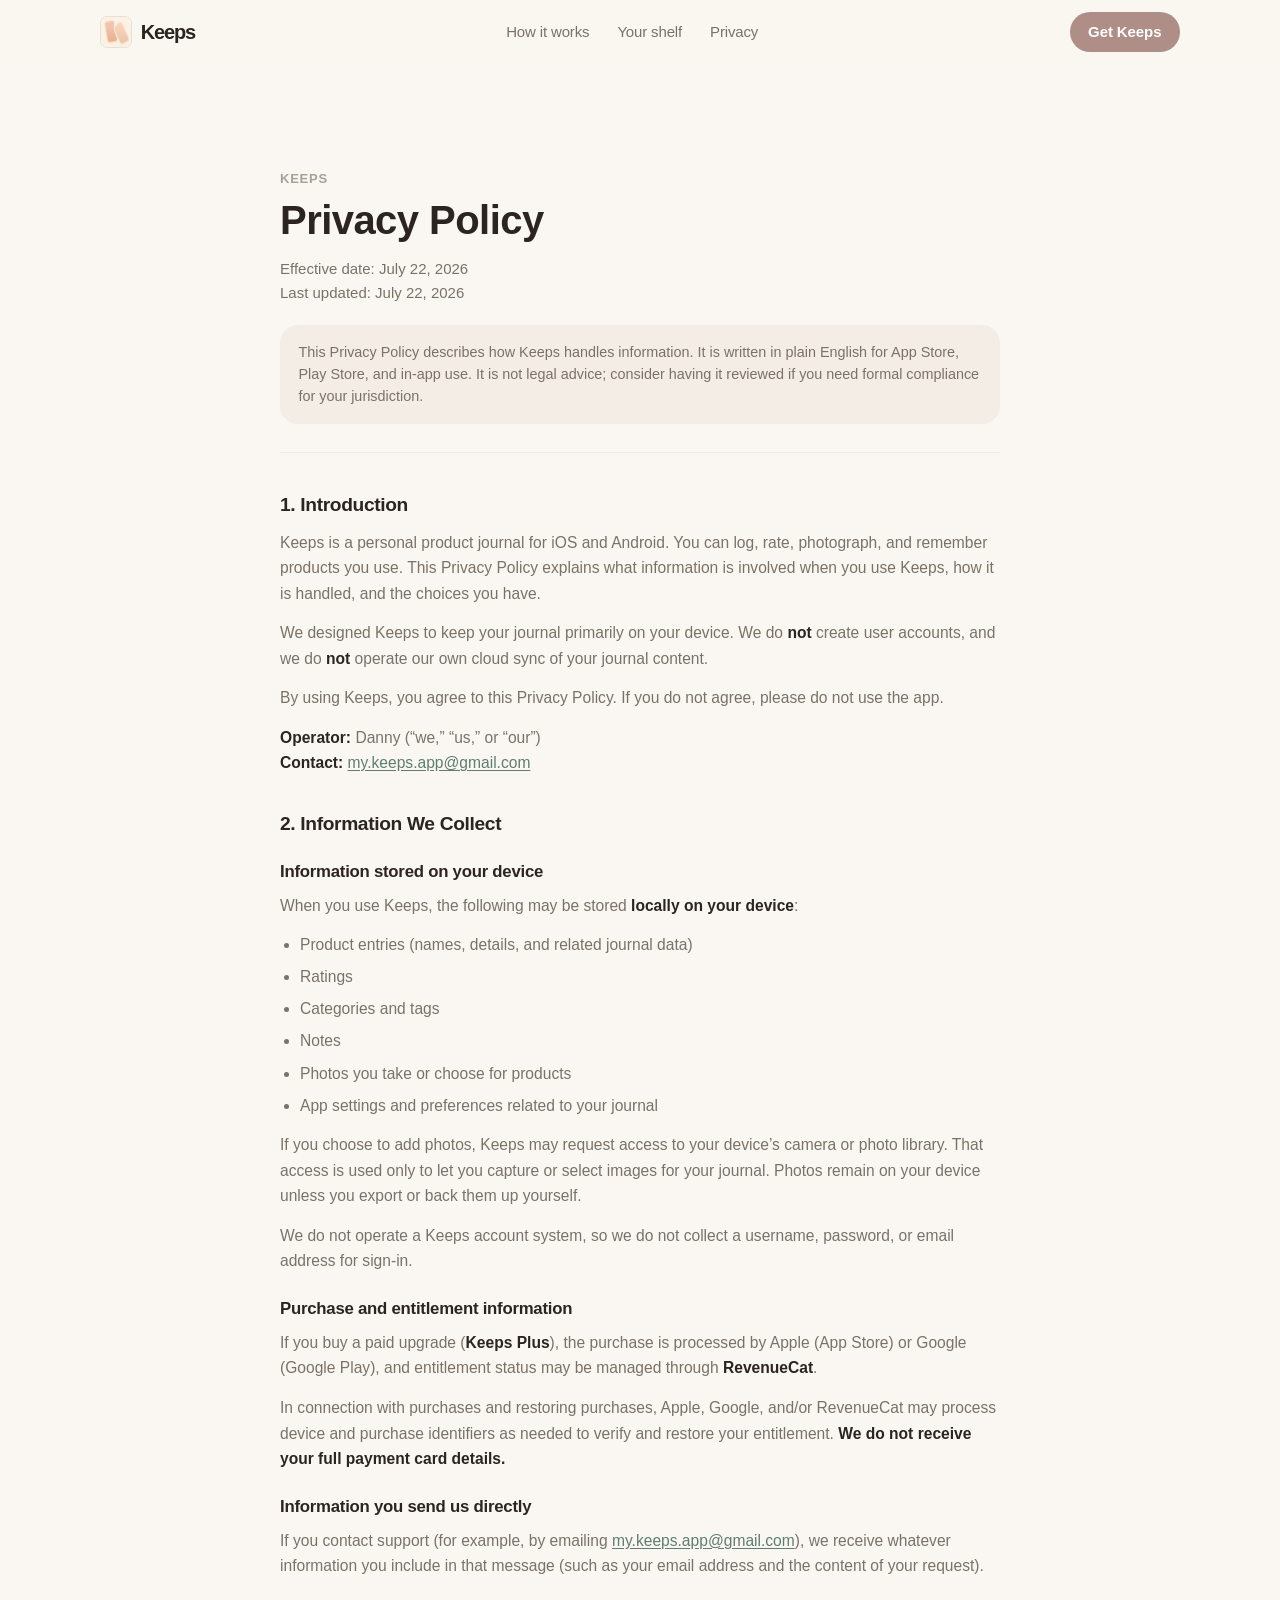
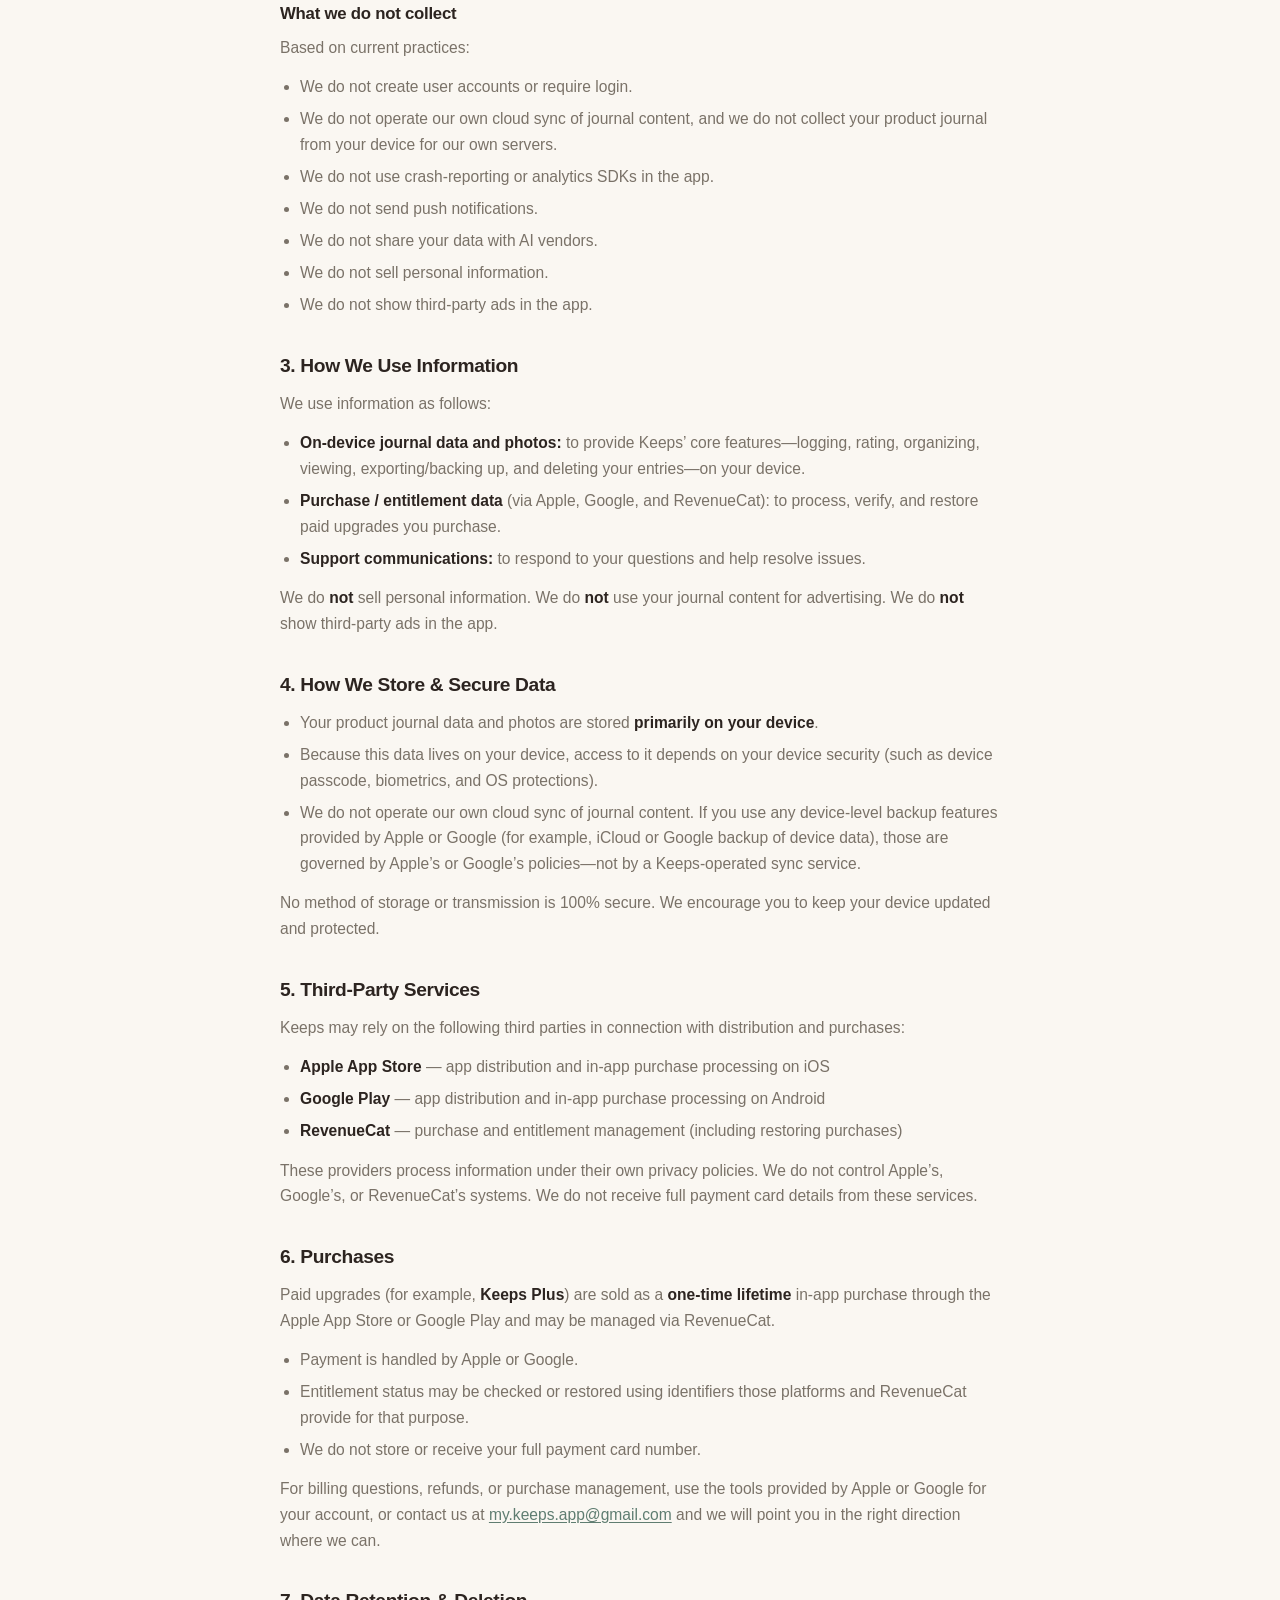
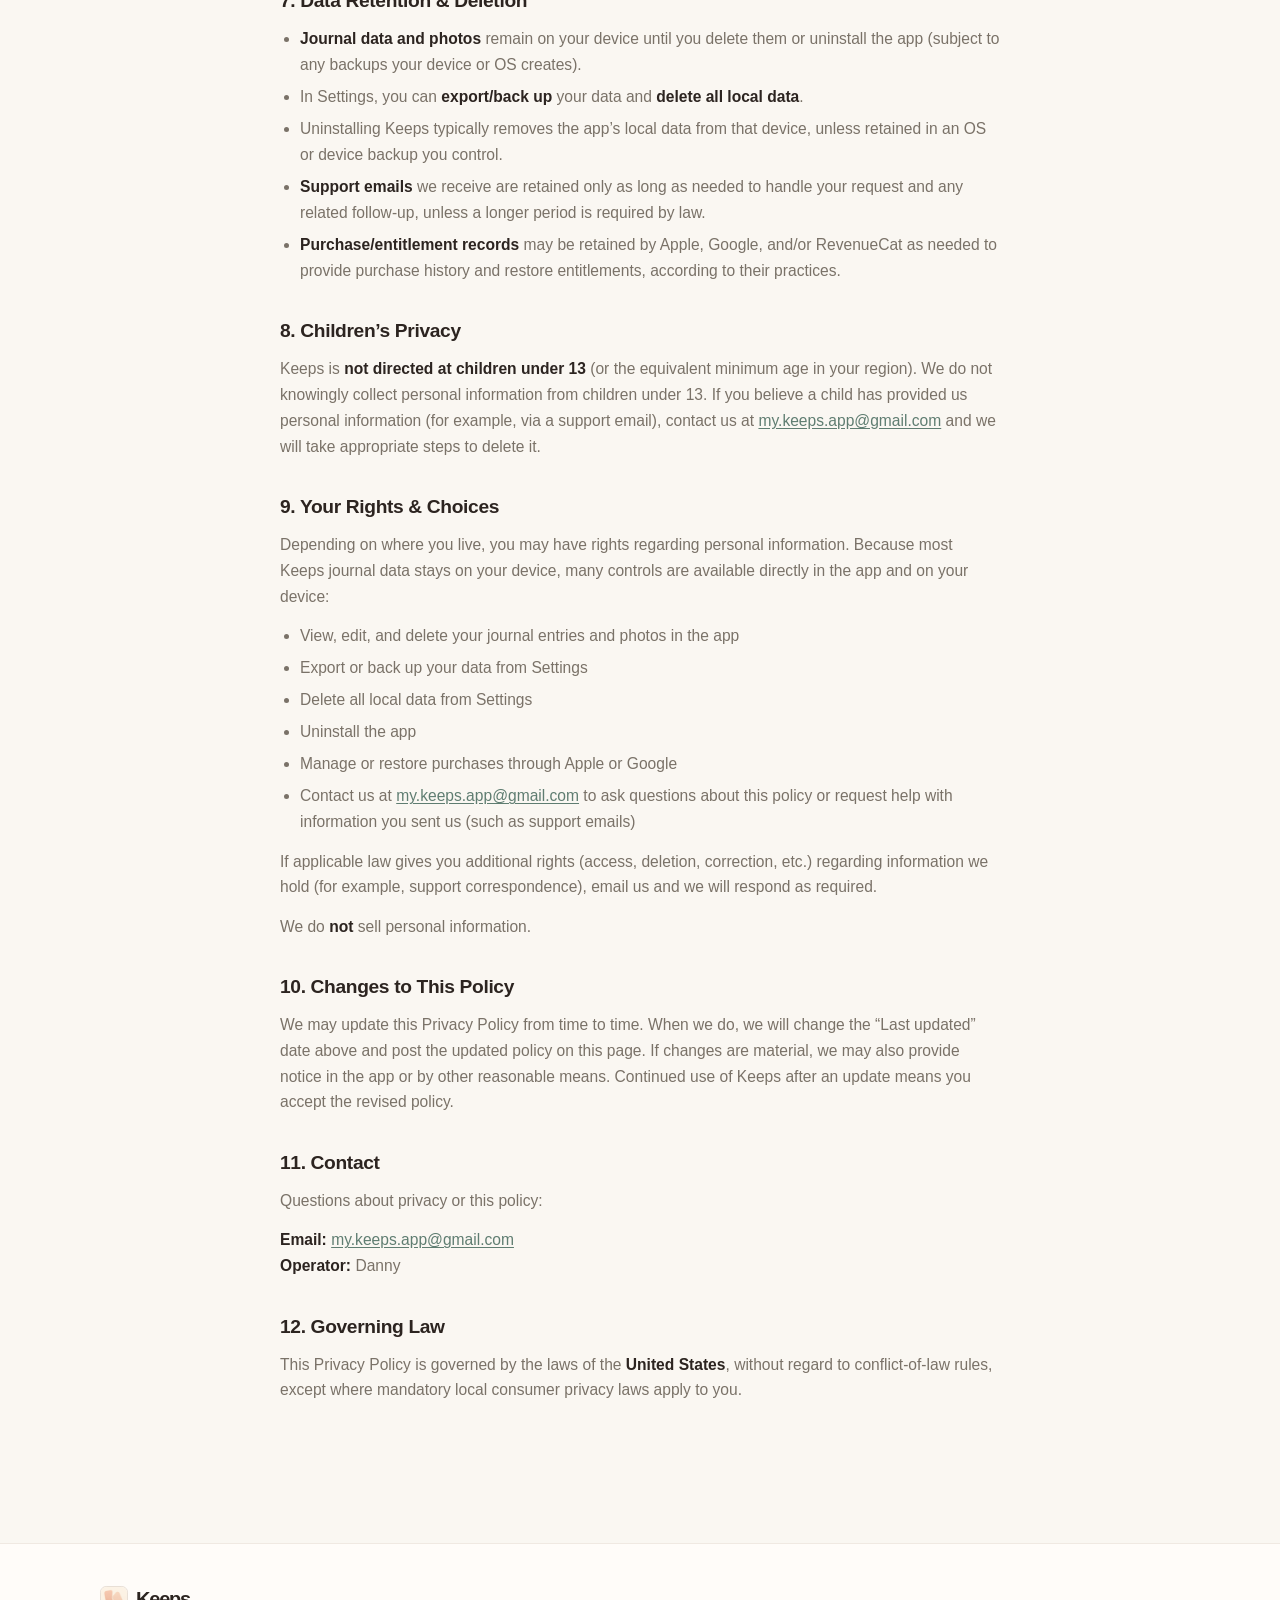
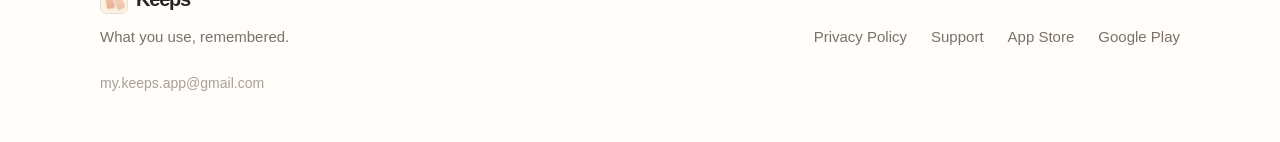
==== commit 52a01995: "Polished and added a README" ====
--- a/privacy.html
+++ b/privacy.html
@@ -339,8 +339,8 @@
             <section aria-labelledby="law">
               <h2 id="law">12. Governing Law</h2>
               <p>
-                This Privacy Policy is governed by the laws of
-                <strong>[INSERT STATE/COUNTRY]</strong>, without regard to conflict-of-law
+                This Privacy Policy is governed by the laws of the
+                <strong>United States</strong>, without regard to conflict-of-law
                 rules, except where mandatory local consumer privacy laws apply to you.
               </p>
             </section>
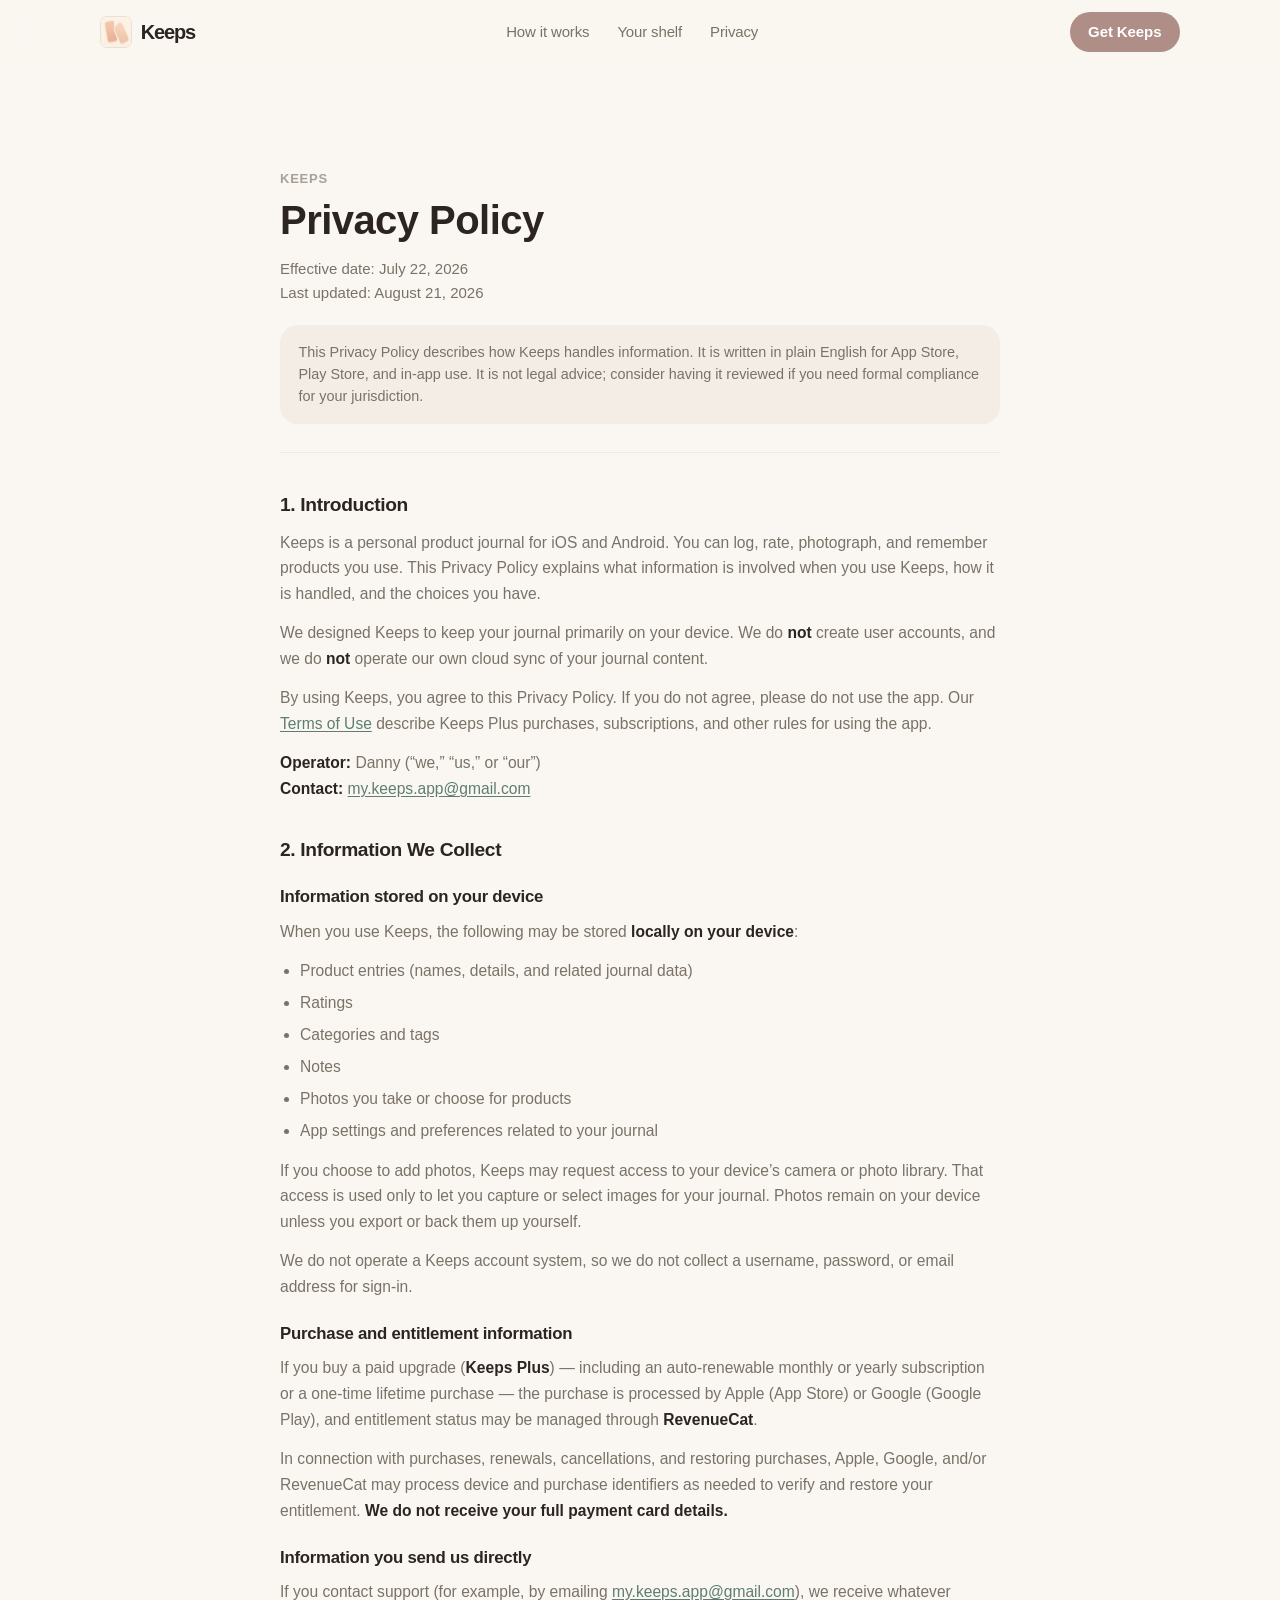
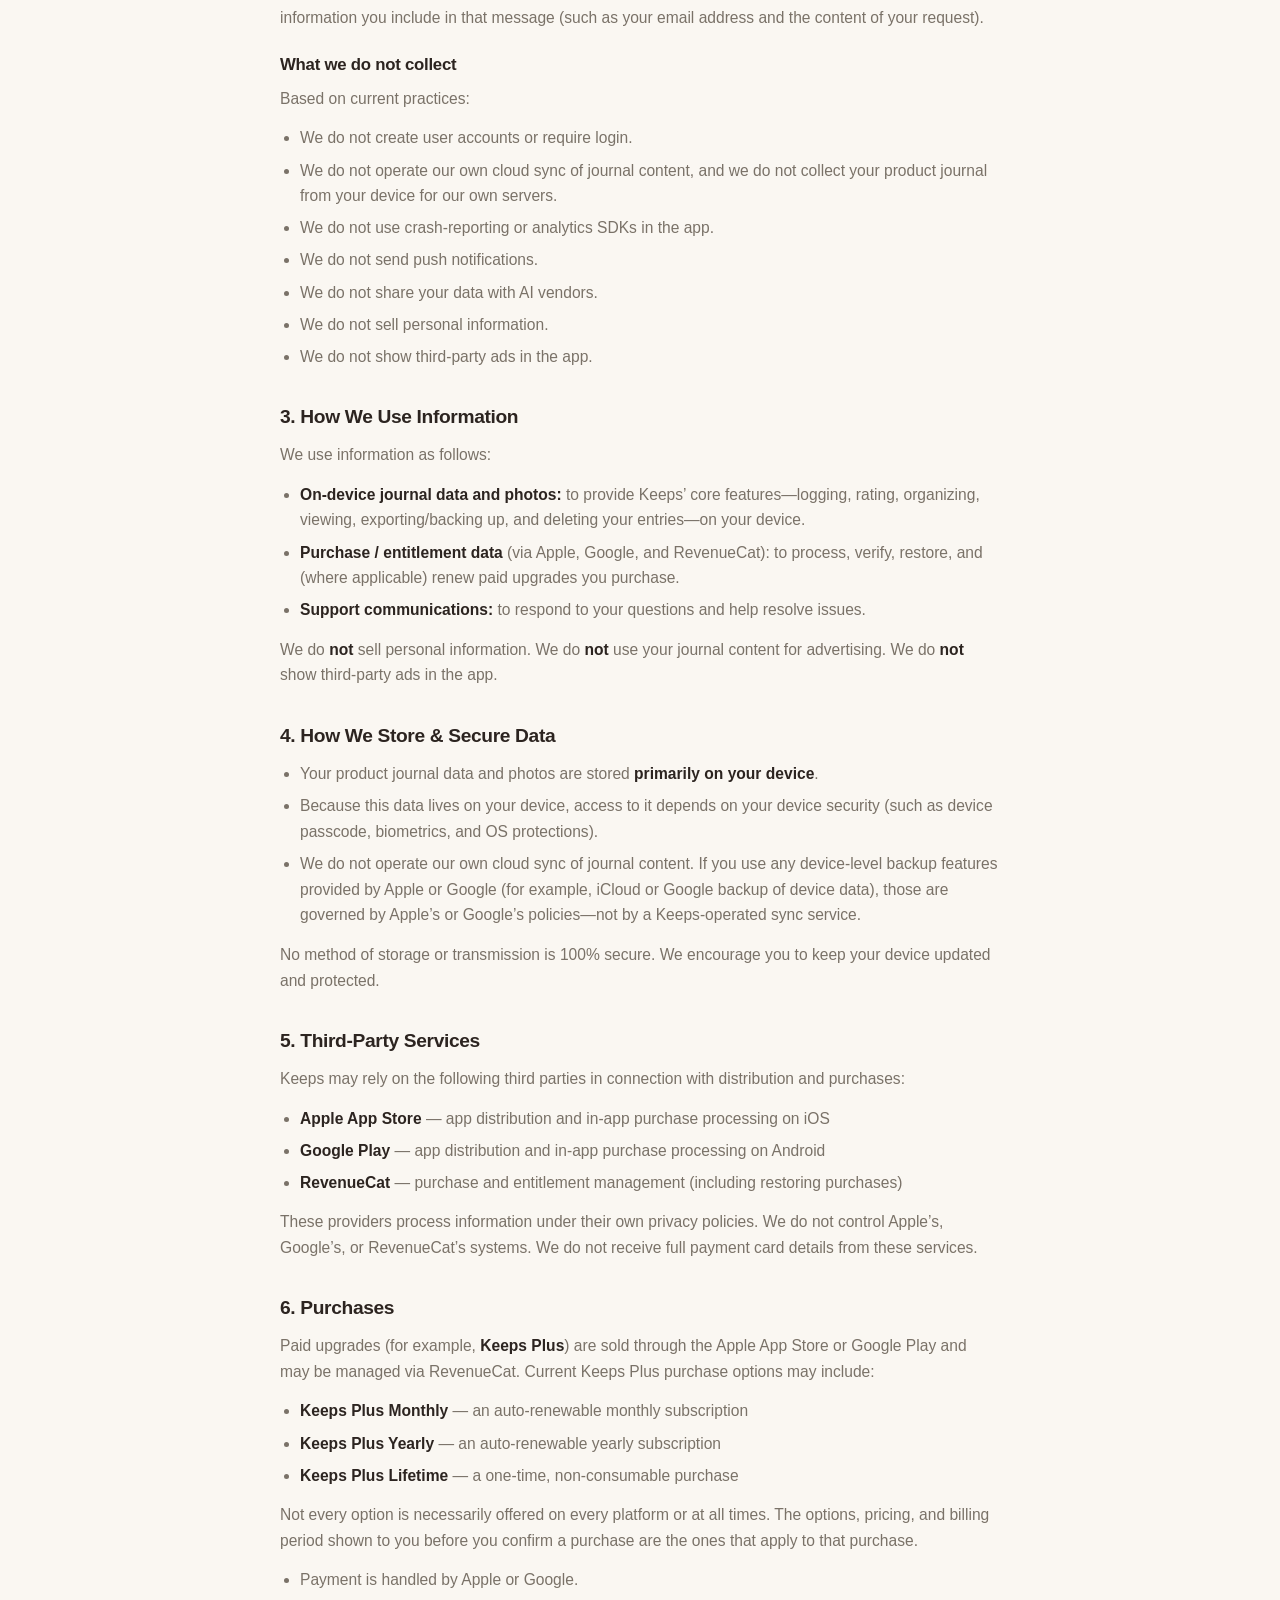
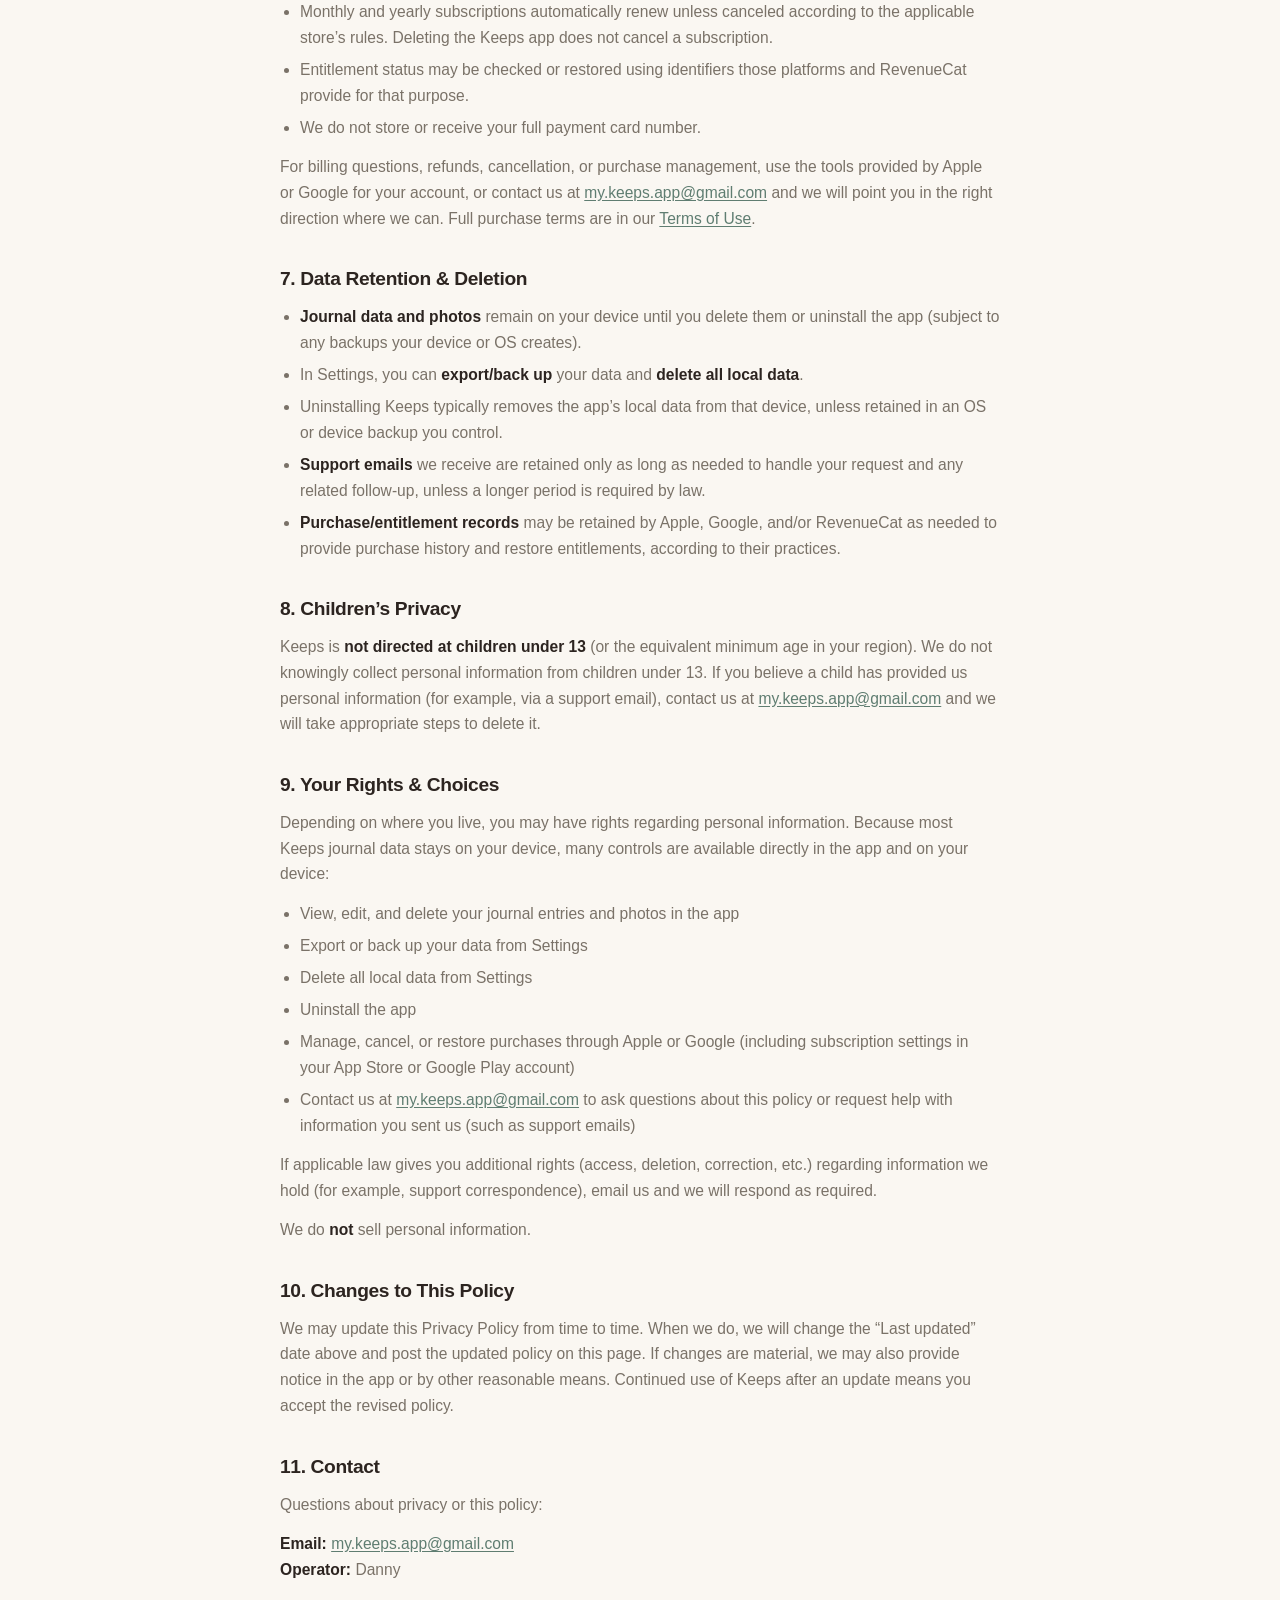
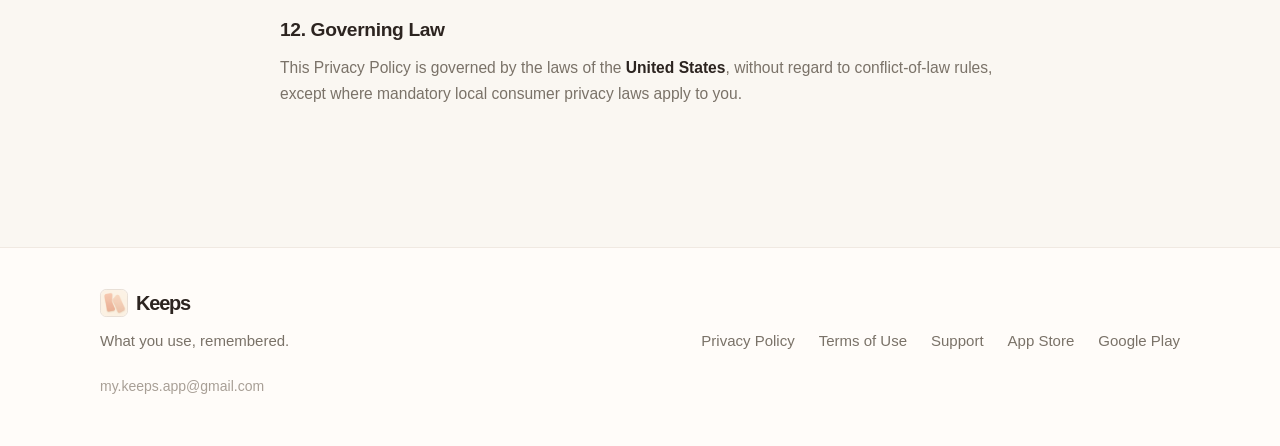
==== commit f5377d2b: "included a terms.html since it is required also updated the privacy.html to match wording in both pa" ====
--- a/privacy.html
+++ b/privacy.html
@@ -46,7 +46,7 @@
             <h1>Privacy Policy</h1>
             <p class="legal-meta">
               Effective date: July 22, 2026<br />
-              Last updated: July 22, 2026
+              Last updated: August 21, 2026
             </p>
             <p class="legal-disclaimer">
               This Privacy Policy describes how Keeps handles information. It is written
@@ -72,7 +72,10 @@
               </p>
               <p>
                 By using Keeps, you agree to this Privacy Policy. If you do not agree,
-                please do not use the app.
+                please do not use the app. Our
+                <a href="terms.html">Terms of Use</a>
+                describe Keeps Plus purchases, subscriptions, and other rules for using
+                the app.
               </p>
               <p>
                 <strong>Operator:</strong> Danny (“we,” “us,” or “our”)<br />
@@ -110,14 +113,16 @@
 
               <h3>Purchase and entitlement information</h3>
               <p>
-                If you buy a paid upgrade (<strong>Keeps Plus</strong>), the purchase is
-                processed by Apple (App Store) or Google (Google Play), and entitlement
-                status may be managed through <strong>RevenueCat</strong>.
-              </p>
-              <p>
-                In connection with purchases and restoring purchases, Apple, Google,
-                and/or RevenueCat may process device and purchase identifiers as needed to
-                verify and restore your entitlement.
+                If you buy a paid upgrade (<strong>Keeps Plus</strong>) — including an
+                auto-renewable monthly or yearly subscription or a one-time lifetime
+                purchase — the purchase is processed by Apple (App Store) or Google
+                (Google Play), and entitlement status may be managed through
+                <strong>RevenueCat</strong>.
+              </p>
+              <p>
+                In connection with purchases, renewals, cancellations, and restoring
+                purchases, Apple, Google, and/or RevenueCat may process device and
+                purchase identifiers as needed to verify and restore your entitlement.
                 <strong>We do not receive your full payment card details.</strong>
               </p>
 
@@ -156,7 +161,8 @@
                 </li>
                 <li>
                   <strong>Purchase / entitlement data</strong> (via Apple, Google, and
-                  RevenueCat): to process, verify, and restore paid upgrades you purchase.
+                  RevenueCat): to process, verify, restore, and (where applicable) renew
+                  paid upgrades you purchase.
                 </li>
                 <li>
                   <strong>Support communications:</strong> to respond to your questions and
@@ -225,12 +231,36 @@
             <section aria-labelledby="purchases">
               <h2 id="purchases">6. Purchases</h2>
               <p>
-                Paid upgrades (for example, <strong>Keeps Plus</strong>) are sold as a
-                <strong>one-time lifetime</strong> in-app purchase through the Apple App
-                Store or Google Play and may be managed via RevenueCat.
+                Paid upgrades (for example, <strong>Keeps Plus</strong>) are sold through
+                the Apple App Store or Google Play and may be managed via RevenueCat.
+                Current Keeps Plus purchase options may include:
+              </p>
+              <ul>
+                <li>
+                  <strong>Keeps Plus Monthly</strong> — an auto-renewable monthly
+                  subscription
+                </li>
+                <li>
+                  <strong>Keeps Plus Yearly</strong> — an auto-renewable yearly
+                  subscription
+                </li>
+                <li>
+                  <strong>Keeps Plus Lifetime</strong> — a one-time, non-consumable
+                  purchase
+                </li>
+              </ul>
+              <p>
+                Not every option is necessarily offered on every platform or at all
+                times. The options, pricing, and billing period shown to you before you
+                confirm a purchase are the ones that apply to that purchase.
               </p>
               <ul>
                 <li>Payment is handled by Apple or Google.</li>
+                <li>
+                  Monthly and yearly subscriptions automatically renew unless canceled
+                  according to the applicable store’s rules. Deleting the Keeps app does
+                  not cancel a subscription.
+                </li>
                 <li>
                   Entitlement status may be checked or restored using identifiers those
                   platforms and RevenueCat provide for that purpose.
@@ -238,10 +268,12 @@
                 <li>We do not store or receive your full payment card number.</li>
               </ul>
               <p>
-                For billing questions, refunds, or purchase management, use the tools
-                provided by Apple or Google for your account, or contact us at
+                For billing questions, refunds, cancellation, or purchase management, use
+                the tools provided by Apple or Google for your account, or contact us at
                 <a href="mailto:my.keeps.app@gmail.com">my.keeps.app@gmail.com</a> and we
-                will point you in the right direction where we can.
+                will point you in the right direction where we can. Full purchase terms
+                are in our
+                <a href="terms.html">Terms of Use</a>.
               </p>
             </section>
 
@@ -299,7 +331,10 @@
                 <li>Export or back up your data from Settings</li>
                 <li>Delete all local data from Settings</li>
                 <li>Uninstall the app</li>
-                <li>Manage or restore purchases through Apple or Google</li>
+                <li>
+                  Manage, cancel, or restore purchases through Apple or Google (including
+                  subscription settings in your App Store or Google Play account)
+                </li>
                 <li>
                   Contact us at
                   <a href="mailto:my.keeps.app@gmail.com">my.keeps.app@gmail.com</a> to
@@ -367,6 +402,7 @@
         </div>
         <div class="footer-links">
           <a href="privacy.html" aria-current="page">Privacy Policy</a>
+          <a href="terms.html">Terms of Use</a>
           <a href="mailto:my.keeps.app@gmail.com">Support</a>
           <a href="index.html#store-apple">App Store</a>
           <a href="index.html#store-google">Google Play</a>
